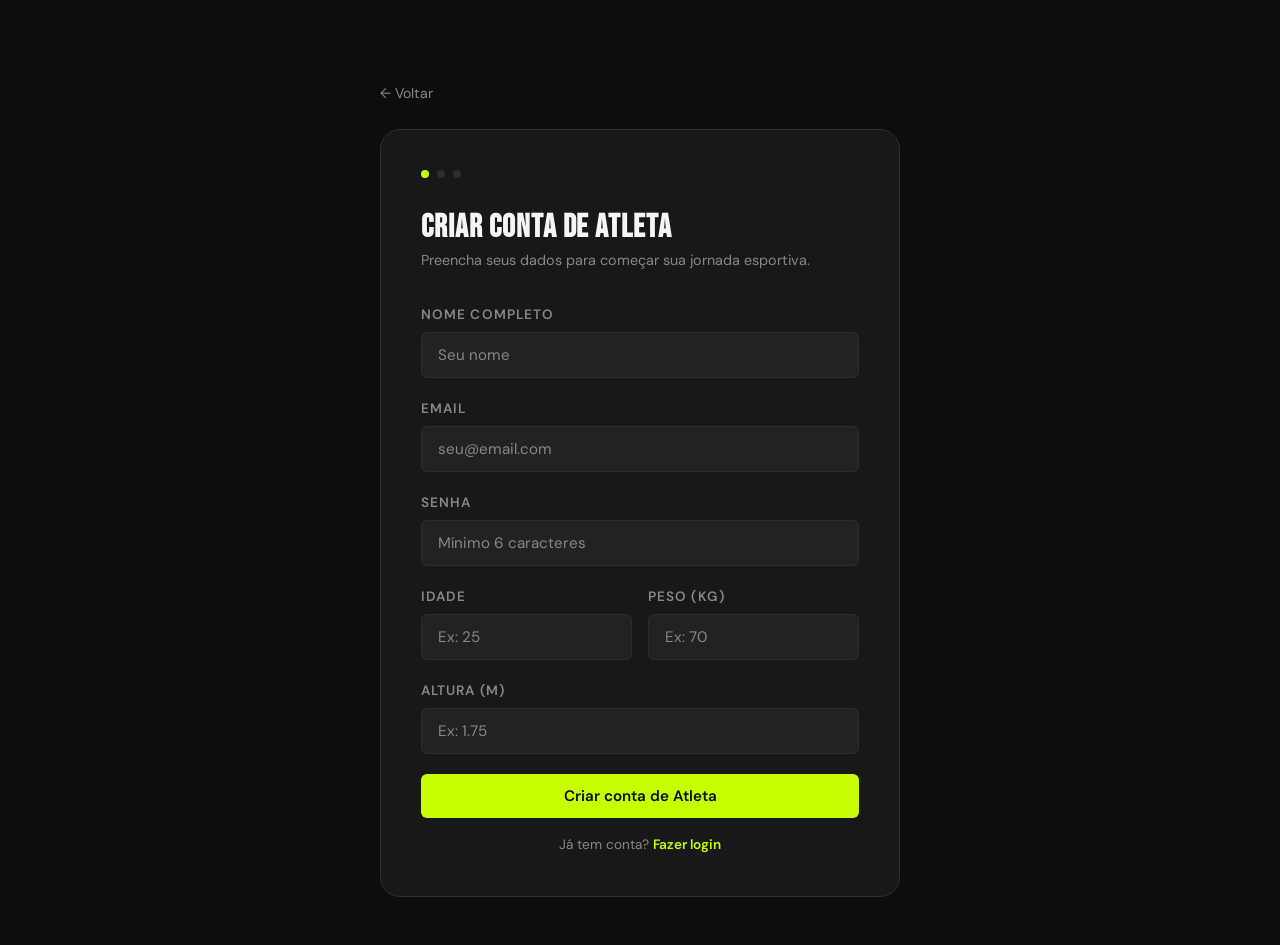
==== sportpro/frontend/pages/cadastro-atleta.html @ 22d9568e "feat: initial commit - SportPro TCC" ====
<!DOCTYPE html>
<html lang="pt-BR">
<head>
  <meta charset="UTF-8">
  <meta name="viewport" content="width=device-width, initial-scale=1.0">
  <title>Cadastro Atleta — SportPro</title>
  <link rel="stylesheet" href="../css/global.css">
  <style>
    body { display: flex; align-items: flex-start; justify-content: center; min-height: 100vh; padding: 5rem 2rem 3rem; }

    .cadastro-wrapper { width: 100%; max-width: 520px; }

    .back-link {
      display: inline-flex; align-items: center; gap: 0.4rem;
      color: var(--text-muted); font-size: 0.88rem;
      margin-bottom: 1.5rem; transition: var(--transition);
    }
    .back-link:hover { color: var(--brand); }

    .cadastro-card {
      background: var(--surface);
      border: 1px solid var(--border);
      border-radius: var(--radius-lg);
      padding: 2.5rem;
    }

    .cadastro-header { margin-bottom: 2rem; }
    .cadastro-header h1 { font-size: 2rem; }
    .cadastro-header p { color: var(--text-muted); margin-top: 0.25rem; font-size: 0.9rem; }

    .form-stack { display: flex; flex-direction: column; gap: 1.25rem; }
    .form-row { display: grid; grid-template-columns: 1fr 1fr; gap: 1rem; }

    .step-indicator {
      display: flex; gap: 0.5rem; margin-bottom: 2rem;
    }
    .step-dot {
      width: 8px; height: 8px;
      border-radius: 50%;
      background: var(--border);
    }
    .step-dot.active { background: var(--brand); }

    .alert-container { margin-bottom: 1rem; }

    @media (max-width: 480px) { .form-row { grid-template-columns: 1fr; } }
  </style>
</head>
<body>
  <div class="cadastro-wrapper">
    <a href="index.html" class="back-link">← Voltar</a>

    <div class="cadastro-card">
      <div class="step-indicator">
        <div class="step-dot active"></div>
        <div class="step-dot"></div>
        <div class="step-dot"></div>
      </div>

      <div class="cadastro-header">
        <h1>Criar conta de Atleta</h1>
        <p>Preencha seus dados para começar sua jornada esportiva.</p>
      </div>

      <div class="alert-container"></div>

      <form class="form-stack" onsubmit="handleCadastro(event)">
        <div class="form-group">
          <label class="form-label">Nome completo</label>
          <input type="text" id="nome" class="form-control" placeholder="Seu nome" required minlength="3">
        </div>

        <div class="form-group">
          <label class="form-label">Email</label>
          <input type="email" id="email" class="form-control" placeholder="seu@email.com" required>
        </div>

        <div class="form-group">
          <label class="form-label">Senha</label>
          <input type="password" id="senha" class="form-control" placeholder="Mínimo 6 caracteres" required minlength="6">
        </div>

        <div class="form-row">
          <div class="form-group">
            <label class="form-label">Idade</label>
            <input type="number" id="idade" class="form-control" placeholder="Ex: 25" min="10" max="100" required>
          </div>
          <div class="form-group">
            <label class="form-label">Peso (kg)</label>
            <input type="number" id="peso" class="form-control" placeholder="Ex: 70" step="0.1" min="30" required>
          </div>
        </div>

        <div class="form-group">
          <label class="form-label">Altura (m)</label>
          <input type="number" id="altura" class="form-control" placeholder="Ex: 1.75" step="0.01" min="1.0" max="2.5" required>
        </div>

        <button type="submit" class="btn btn-primary btn-full" id="btn-cadastro">
          Criar conta de Atleta
        </button>
      </form>

      <p class="text-center text-sm text-muted mt-2">
        Já tem conta? <a href="login.html" style="color:var(--brand);font-weight:600;">Fazer login</a>
      </p>
    </div>
  </div>

  <script src="../js/api.js"></script>
  <script>
    async function handleCadastro(e) {
      e.preventDefault();
      const btn = document.getElementById('btn-cadastro');
      UI.setLoading(btn, true);

      const payload = {
        nome: document.getElementById('nome').value,
        email: document.getElementById('email').value,
        senha: document.getElementById('senha').value,
        idade: parseInt(document.getElementById('idade').value),
        peso: parseFloat(document.getElementById('peso').value),
        altura: parseFloat(document.getElementById('altura').value)
      };

      try {
        const result = await AtletaAPI.cadastrar(payload);

        // Salva sessão e redireciona para dashboard
        Session.save({ data: { ...result.data, tipo: 'ATLETA' } });

        UI.showAlert('Conta criada com sucesso!', 'success', document.querySelector('.alert-container'));

        setTimeout(() => window.location.href = 'dashboard-atleta.html', 1000);

      } catch (err) {
        UI.showAlert(err.message, 'error', document.querySelector('.alert-container'));
        UI.setLoading(btn, false);
      }
    }
  </script>
</body>
</html>
---- sportpro/frontend/css/global.css ----
/* ================================================================
   SportPro — Design System Global
   Paleta esportiva: tons escuros de carvão com acento verde-lima
   ================================================================ */

@import url('https://fonts.googleapis.com/css2?family=Bebas+Neue&family=DM+Sans:wght@300;400;500;600;700&display=swap');

/* ---- Variáveis CSS (tokens de design) ---- */
:root {
  --brand:        #C8FF00;        /* Verde-lima — cor de destaque principal */
  --brand-dim:    #a8d900;        /* Verde-lima escurecido para hover */
  --dark:         #0D0D0D;        /* Fundo principal */
  --surface:      #181818;        /* Cards e painéis */
  --surface-2:    #222222;        /* Inputs e elementos secundários */
  --border:       #2E2E2E;        /* Bordas sutis */
  --text-primary: #F5F5F5;        /* Texto principal */
  --text-muted:   #888888;        /* Texto secundário */
  --danger:       #FF4D4D;        /* Erros e alertas */
  --success:      #22c55e;        /* Sucesso */
  --warning:      #F59E0B;        /* Aviso */

  --font-display: 'Bebas Neue', sans-serif;   /* Títulos de impacto */
  --font-body:    'DM Sans', sans-serif;       /* Corpo de texto */

  --radius-sm:    6px;
  --radius-md:    12px;
  --radius-lg:    20px;

  --shadow-card:  0 4px 24px rgba(0,0,0,0.4);
  --shadow-glow:  0 0 24px rgba(200,255,0,0.15);

  --transition:   all 0.2s ease;
  --sidebar-w:    260px;
}

/* ---- Reset & Base ---- */
*, *::before, *::after { box-sizing: border-box; margin: 0; padding: 0; }

html { scroll-behavior: smooth; }

body {
  font-family: var(--font-body);
  background: var(--dark);
  color: var(--text-primary);
  min-height: 100vh;
  line-height: 1.6;
  -webkit-font-smoothing: antialiased;
}

/* ---- Tipografia ---- */
h1, h2, h3, h4 { font-family: var(--font-display); letter-spacing: 0.03em; line-height: 1.1; }
h1 { font-size: clamp(2.5rem, 5vw, 4rem); }
h2 { font-size: clamp(1.8rem, 3vw, 2.5rem); }
h3 { font-size: 1.4rem; }

a { color: inherit; text-decoration: none; }

/* ---- Navbar ---- */
.navbar {
  position: fixed;
  top: 0; left: 0; right: 0;
  height: 68px;
  background: rgba(13,13,13,0.92);
  backdrop-filter: blur(12px);
  border-bottom: 1px solid var(--border);
  display: flex;
  align-items: center;
  justify-content: space-between;
  padding: 0 2rem;
  z-index: 1000;
}

.navbar-brand {
  font-family: var(--font-display);
  font-size: 1.8rem;
  color: var(--text-primary);
  letter-spacing: 0.05em;
}

.navbar-brand span { color: var(--brand); }

.navbar-links { display: flex; gap: 0.5rem; align-items: center; }
.navbar-links a, .navbar-links button {
  color: var(--text-muted);
  font-size: 0.9rem;
  font-weight: 500;
  padding: 0.5rem 1rem;
  border-radius: var(--radius-sm);
  transition: var(--transition);
  background: none;
  border: none;
  cursor: pointer;
  font-family: var(--font-body);
}
.navbar-links a:hover, .navbar-links button:hover { color: var(--text-primary); background: var(--surface); }
.navbar-links .btn-nav-cta {
  background: var(--brand);
  color: var(--dark);
  font-weight: 700;
}
.navbar-links .btn-nav-cta:hover { background: var(--brand-dim); color: var(--dark); }

/* ---- Botões ---- */
.btn {
  display: inline-flex;
  align-items: center;
  gap: 0.5rem;
  padding: 0.75rem 1.75rem;
  border-radius: var(--radius-sm);
  font-family: var(--font-body);
  font-weight: 600;
  font-size: 0.95rem;
  cursor: pointer;
  border: none;
  transition: var(--transition);
  text-decoration: none;
  white-space: nowrap;
}

.btn-primary {
  background: var(--brand);
  color: var(--dark);
}
.btn-primary:hover { background: var(--brand-dim); transform: translateY(-1px); }

.btn-outline {
  background: transparent;
  color: var(--text-primary);
  border: 1.5px solid var(--border);
}
.btn-outline:hover { border-color: var(--brand); color: var(--brand); }

.btn-danger { background: var(--danger); color: white; }
.btn-danger:hover { background: #cc0000; }

.btn-sm { padding: 0.5rem 1rem; font-size: 0.85rem; }
.btn-full { width: 100%; justify-content: center; }

.btn:disabled { opacity: 0.5; cursor: not-allowed; transform: none; }

/* ---- Formulários ---- */
.form-group { display: flex; flex-direction: column; gap: 0.4rem; }

.form-label {
  font-size: 0.85rem;
  font-weight: 600;
  color: var(--text-muted);
  text-transform: uppercase;
  letter-spacing: 0.08em;
}

.form-control {
  background: var(--surface-2);
  border: 1.5px solid var(--border);
  border-radius: var(--radius-sm);
  color: var(--text-primary);
  font-family: var(--font-body);
  font-size: 0.95rem;
  padding: 0.75rem 1rem;
  transition: var(--transition);
  width: 100%;
}
.form-control:focus {
  outline: none;
  border-color: var(--brand);
  box-shadow: 0 0 0 3px rgba(200,255,0,0.1);
}
.form-control::placeholder { color: var(--text-muted); }

textarea.form-control { resize: vertical; min-height: 100px; }

select.form-control {
  appearance: none;
  background-image: url("data:image/svg+xml,%3Csvg xmlns='http://www.w3.org/2000/svg' width='12' height='8' viewBox='0 0 12 8'%3E%3Cpath fill='%23888' d='M1 1l5 5 5-5'/%3E%3C/svg%3E");
  background-repeat: no-repeat;
  background-position: right 1rem center;
}

.form-error { font-size: 0.82rem; color: var(--danger); margin-top: 0.25rem; }

/* ---- Cards ---- */
.card {
  background: var(--surface);
  border: 1px solid var(--border);
  border-radius: var(--radius-md);
  padding: 1.5rem;
  box-shadow: var(--shadow-card);
  transition: var(--transition);
}
.card:hover { border-color: rgba(200,255,0,0.2); }

.card-glow { box-shadow: var(--shadow-card), var(--shadow-glow); }

/* ---- Layout Dashboard ---- */
.dashboard-layout {
  display: flex;
  min-height: 100vh;
  padding-top: 68px;
}

/* ---- Sidebar ---- */
.sidebar {
  width: var(--sidebar-w);
  background: var(--surface);
  border-right: 1px solid var(--border);
  position: fixed;
  top: 68px;
  left: 0;
  bottom: 0;
  overflow-y: auto;
  display: flex;
  flex-direction: column;
  padding: 1.5rem 0;
  z-index: 100;
}

.sidebar-user {
  padding: 0 1.25rem 1.5rem;
  border-bottom: 1px solid var(--border);
  margin-bottom: 1rem;
}

.sidebar-avatar {
  width: 48px; height: 48px;
  background: var(--brand);
  border-radius: 50%;
  display: flex; align-items: center; justify-content: center;
  font-family: var(--font-display);
  font-size: 1.4rem;
  color: var(--dark);
  margin-bottom: 0.5rem;
}

.sidebar-name { font-weight: 700; font-size: 0.95rem; }
.sidebar-role {
  font-size: 0.78rem;
  color: var(--brand);
  text-transform: uppercase;
  letter-spacing: 0.1em;
  font-weight: 600;
}

.sidebar-nav { display: flex; flex-direction: column; padding: 0 0.75rem; }

.sidebar-link {
  display: flex;
  align-items: center;
  gap: 0.75rem;
  padding: 0.75rem 0.75rem;
  border-radius: var(--radius-sm);
  color: var(--text-muted);
  font-size: 0.9rem;
  font-weight: 500;
  transition: var(--transition);
  cursor: pointer;
  border: none;
  background: none;
  width: 100%;
  text-align: left;
  font-family: var(--font-body);
}
.sidebar-link:hover { color: var(--text-primary); background: var(--surface-2); }
.sidebar-link.active { color: var(--brand); background: rgba(200,255,0,0.08); }
.sidebar-link .icon { width: 18px; text-align: center; }

.sidebar-section-label {
  font-size: 0.72rem;
  color: var(--text-muted);
  text-transform: uppercase;
  letter-spacing: 0.12em;
  font-weight: 700;
  padding: 1rem 1.5rem 0.4rem;
}

/* ---- Dashboard Main ---- */
.dashboard-main {
  flex: 1;
  margin-left: var(--sidebar-w);
  padding: 2rem;
  max-width: calc(100vw - var(--sidebar-w));
}

.dashboard-header {
  margin-bottom: 2rem;
}

.dashboard-header h2 { color: var(--text-primary); }
.dashboard-header p { color: var(--text-muted); margin-top: 0.25rem; }

/* ---- Stats grid ---- */
.stats-grid {
  display: grid;
  grid-template-columns: repeat(auto-fit, minmax(200px, 1fr));
  gap: 1rem;
  margin-bottom: 2rem;
}

.stat-card {
  background: var(--surface);
  border: 1px solid var(--border);
  border-radius: var(--radius-md);
  padding: 1.25rem 1.5rem;
}

.stat-value {
  font-family: var(--font-display);
  font-size: 2.5rem;
  color: var(--brand);
  line-height: 1;
}

.stat-label { font-size: 0.85rem; color: var(--text-muted); margin-top: 0.25rem; }

/* ---- Grid genérico ---- */
.grid-2 { display: grid; grid-template-columns: 1fr 1fr; gap: 1rem; }
.grid-3 { display: grid; grid-template-columns: repeat(3, 1fr); gap: 1rem; }

/* ---- Badges ---- */
.badge {
  display: inline-flex;
  align-items: center;
  padding: 0.25rem 0.75rem;
  border-radius: 999px;
  font-size: 0.78rem;
  font-weight: 600;
  letter-spacing: 0.05em;
  text-transform: uppercase;
}
.badge-green { background: rgba(34,197,94,0.15); color: var(--success); }
.badge-yellow { background: rgba(245,158,11,0.15); color: var(--warning); }
.badge-brand { background: rgba(200,255,0,0.12); color: var(--brand); }
.badge-red { background: rgba(255,77,77,0.15); color: var(--danger); }

/* ---- Alerts ---- */
.alert {
  padding: 0.875rem 1.25rem;
  border-radius: var(--radius-sm);
  font-size: 0.9rem;
  font-weight: 500;
}
.alert-success { background: rgba(34,197,94,0.12); color: var(--success); border: 1px solid rgba(34,197,94,0.3); }
.alert-error   { background: rgba(255,77,77,0.12);  color: var(--danger);  border: 1px solid rgba(255,77,77,0.3); }

/* ---- Cronograma ---- */
.cronograma-block {
  background: var(--surface-2);
  border-radius: var(--radius-md);
  padding: 1.5rem;
  white-space: pre-wrap;
  font-size: 0.9rem;
  line-height: 1.8;
  color: var(--text-primary);
  border: 1px solid var(--border);
  font-family: 'Courier New', monospace;
}

/* ---- Spinner ---- */
.spinner {
  width: 20px; height: 20px;
  border: 2.5px solid rgba(200,255,0,0.2);
  border-top-color: var(--brand);
  border-radius: 50%;
  animation: spin 0.7s linear infinite;
  display: inline-block;
}
@keyframes spin { to { transform: rotate(360deg); } }

/* ---- Responsive ---- */
@media (max-width: 900px) {
  .sidebar { display: none; }
  .dashboard-main { margin-left: 0; max-width: 100vw; padding: 1rem; }
  .grid-2 { grid-template-columns: 1fr; }
  .grid-3 { grid-template-columns: 1fr; }
}

@media (max-width: 600px) {
  .navbar { padding: 0 1rem; }
  .stats-grid { grid-template-columns: 1fr 1fr; }
}

/* ---- Utilities ---- */
.flex { display: flex; }
.flex-center { display: flex; align-items: center; justify-content: center; }
.flex-between { display: flex; align-items: center; justify-content: space-between; }
.gap-1 { gap: 0.5rem; }
.gap-2 { gap: 1rem; }
.gap-3 { gap: 1.5rem; }
.mt-1 { margin-top: 0.5rem; }
.mt-2 { margin-top: 1rem; }
.mt-3 { margin-top: 1.5rem; }
.mb-1 { margin-bottom: 0.5rem; }
.mb-2 { margin-bottom: 1rem; }
.mb-3 { margin-bottom: 1.5rem; }
.text-muted { color: var(--text-muted); }
.text-brand { color: var(--brand); }
.text-sm { font-size: 0.85rem; }
.text-center { text-align: center; }
.w-100 { width: 100%; }
.hidden { display: none !important; }
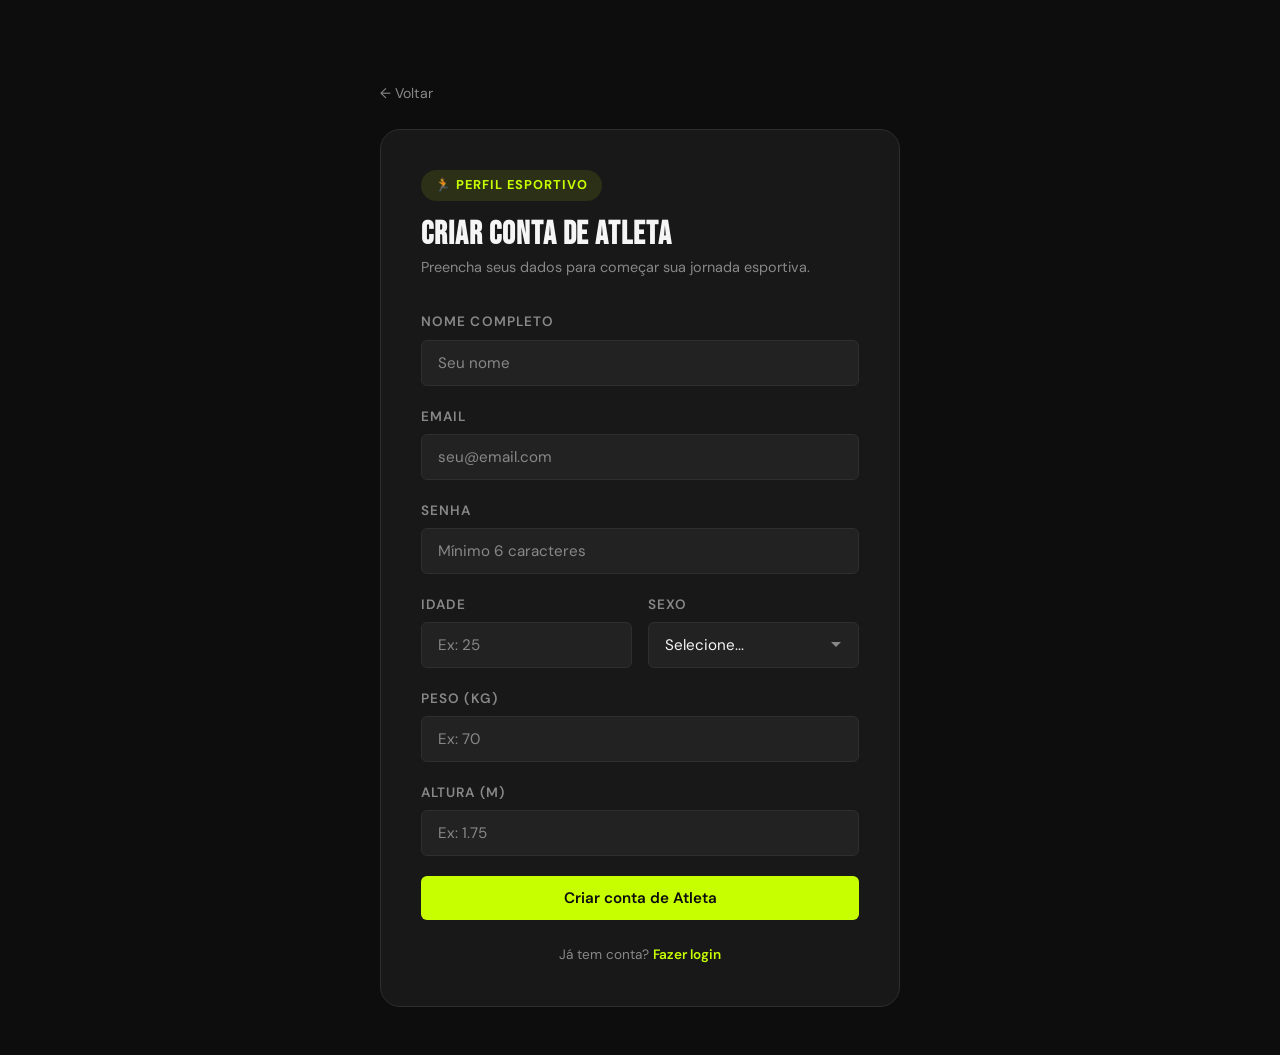
==== commit 61b73144: "feat: adiciona campo sexo do atleta e melhora robustez da exibicao do cronograma Backend: - Adiciona" ====
--- a/sportpro/frontend/pages/cadastro-atleta.html
+++ b/sportpro/frontend/pages/cadastro-atleta.html
@@ -17,12 +17,15 @@
     }
     .back-link:hover { color: var(--brand); }
 
-    .cadastro-card {
-      background: var(--surface);
-      border: 1px solid var(--border);
-      border-radius: var(--radius-lg);
-      padding: 2.5rem;
+    .cadastro-card { background: var(--surface); border: 1px solid var(--border); border-radius: var(--radius-lg); padding: 2.5rem; }
+    .role-badge {
+      display: inline-flex; align-items: center; gap: 0.4rem;
+      background: rgba(200,255,0,0.1); color: var(--brand);
+      padding: 0.35rem 0.85rem; border-radius: 999px;
+      font-size: 0.8rem; font-weight: 700; letter-spacing: 0.08em;
+      text-transform: uppercase; margin-bottom: 1rem;
     }
+
 
     .cadastro-header { margin-bottom: 2rem; }
     .cadastro-header h1 { font-size: 2rem; }
@@ -51,11 +54,8 @@
     <a href="index.html" class="back-link">← Voltar</a>
 
     <div class="cadastro-card">
-      <div class="step-indicator">
-        <div class="step-dot active"></div>
-        <div class="step-dot"></div>
-        <div class="step-dot"></div>
-      </div>
+      <div class="role-badge">🏃 Perfil Esportivo
+    </div>
 
       <div class="cadastro-header">
         <h1>Criar conta de Atleta</h1>
@@ -85,23 +85,33 @@
             <label class="form-label">Idade</label>
             <input type="number" id="idade" class="form-control" placeholder="Ex: 25" min="10" max="100" required>
           </div>
+
+          <div class="form-group">
+            <label class="form-label">Sexo</label>
+              <select id="sexo" class="form-control" required>
+                <option value="">Selecione...</option>
+                <option value="MASCULINO">Masculino</option>
+                <option value="FEMININO">Feminino</option>
+              </select>
+            </div>
+          </div>
+          
           <div class="form-group">
             <label class="form-label">Peso (kg)</label>
             <input type="number" id="peso" class="form-control" placeholder="Ex: 70" step="0.1" min="30" required>
           </div>
-        </div>
 
-        <div class="form-group">
-          <label class="form-label">Altura (m)</label>
-          <input type="number" id="altura" class="form-control" placeholder="Ex: 1.75" step="0.01" min="1.0" max="2.5" required>
-        </div>
+          <div class="form-group">
+            <label class="form-label">Altura (m)</label>
+            <input type="number" id="altura" class="form-control" placeholder="Ex: 1.75" step="0.01" min="1.0" max="2.5" required>
+          </div>
 
         <button type="submit" class="btn btn-primary btn-full" id="btn-cadastro">
           Criar conta de Atleta
         </button>
       </form>
 
-      <p class="text-center text-sm text-muted mt-2">
+      <p class="text-center text-sm text-muted mt-3">
         Já tem conta? <a href="login.html" style="color:var(--brand);font-weight:600;">Fazer login</a>
       </p>
     </div>
@@ -119,6 +129,7 @@
         email: document.getElementById('email').value,
         senha: document.getElementById('senha').value,
         idade: parseInt(document.getElementById('idade').value),
+        sexo: document.getElementById('sexo').value,
         peso: parseFloat(document.getElementById('peso').value),
         altura: parseFloat(document.getElementById('altura').value)
       };
--- a/sportpro/frontend/css/global.css
+++ b/sportpro/frontend/css/global.css
@@ -343,15 +343,60 @@
 
 /* ---- Cronograma ---- */
 .cronograma-block {
+  background: transparent;
+  padding: 0;
+  border: none;
+}
+
+.cronograma-dia {
   background: var(--surface-2);
+  border: 1px solid var(--border);
+  border-left: 4px solid var(--brand);
   border-radius: var(--radius-md);
-  padding: 1.5rem;
-  white-space: pre-wrap;
+  padding: 1rem 1.25rem;
+  margin-bottom: 0.75rem;
+  transition: var(--transition);
+}
+
+.cronograma-dia:hover {
+  border-color: var(--brand);
+  box-shadow: var(--shadow-glow);
+}
+
+.cronograma-dia-titulo {
+  font-family: var(--font-display);
+  font-size: 1rem;
+  color: var(--brand);
+  letter-spacing: 0.05em;
+  margin-bottom: 0.4rem;
+}
+
+.cronograma-dia-desc {
   font-size: 0.9rem;
-  line-height: 1.8;
-  color: var(--text-primary);
-  border: 1px solid var(--border);
-  font-family: 'Courier New', monospace;
+  color: var(--text-primary);
+  line-height: 1.7;
+}
+
+.cronograma-secao-titulo {
+  font-family: var(--font-display);
+  font-size: 0.85rem;
+  color: var(--text-muted);
+  text-transform: uppercase;
+  letter-spacing: 0.12em;
+  margin-bottom: 0.75rem;
+  padding-bottom: 0.5rem;
+  border-bottom: 1px solid var(--border);
+}
+
+.cronograma-texto {
+  font-size: 0.92rem;
+  line-height: 1.9;
+  color: var(--text-primary);
+  font-family: var(--font-body);
+}
+
+.cronograma-texto p {
+  margin-bottom: 0.75rem;
 }
 
 /* ---- Spinner ---- */
